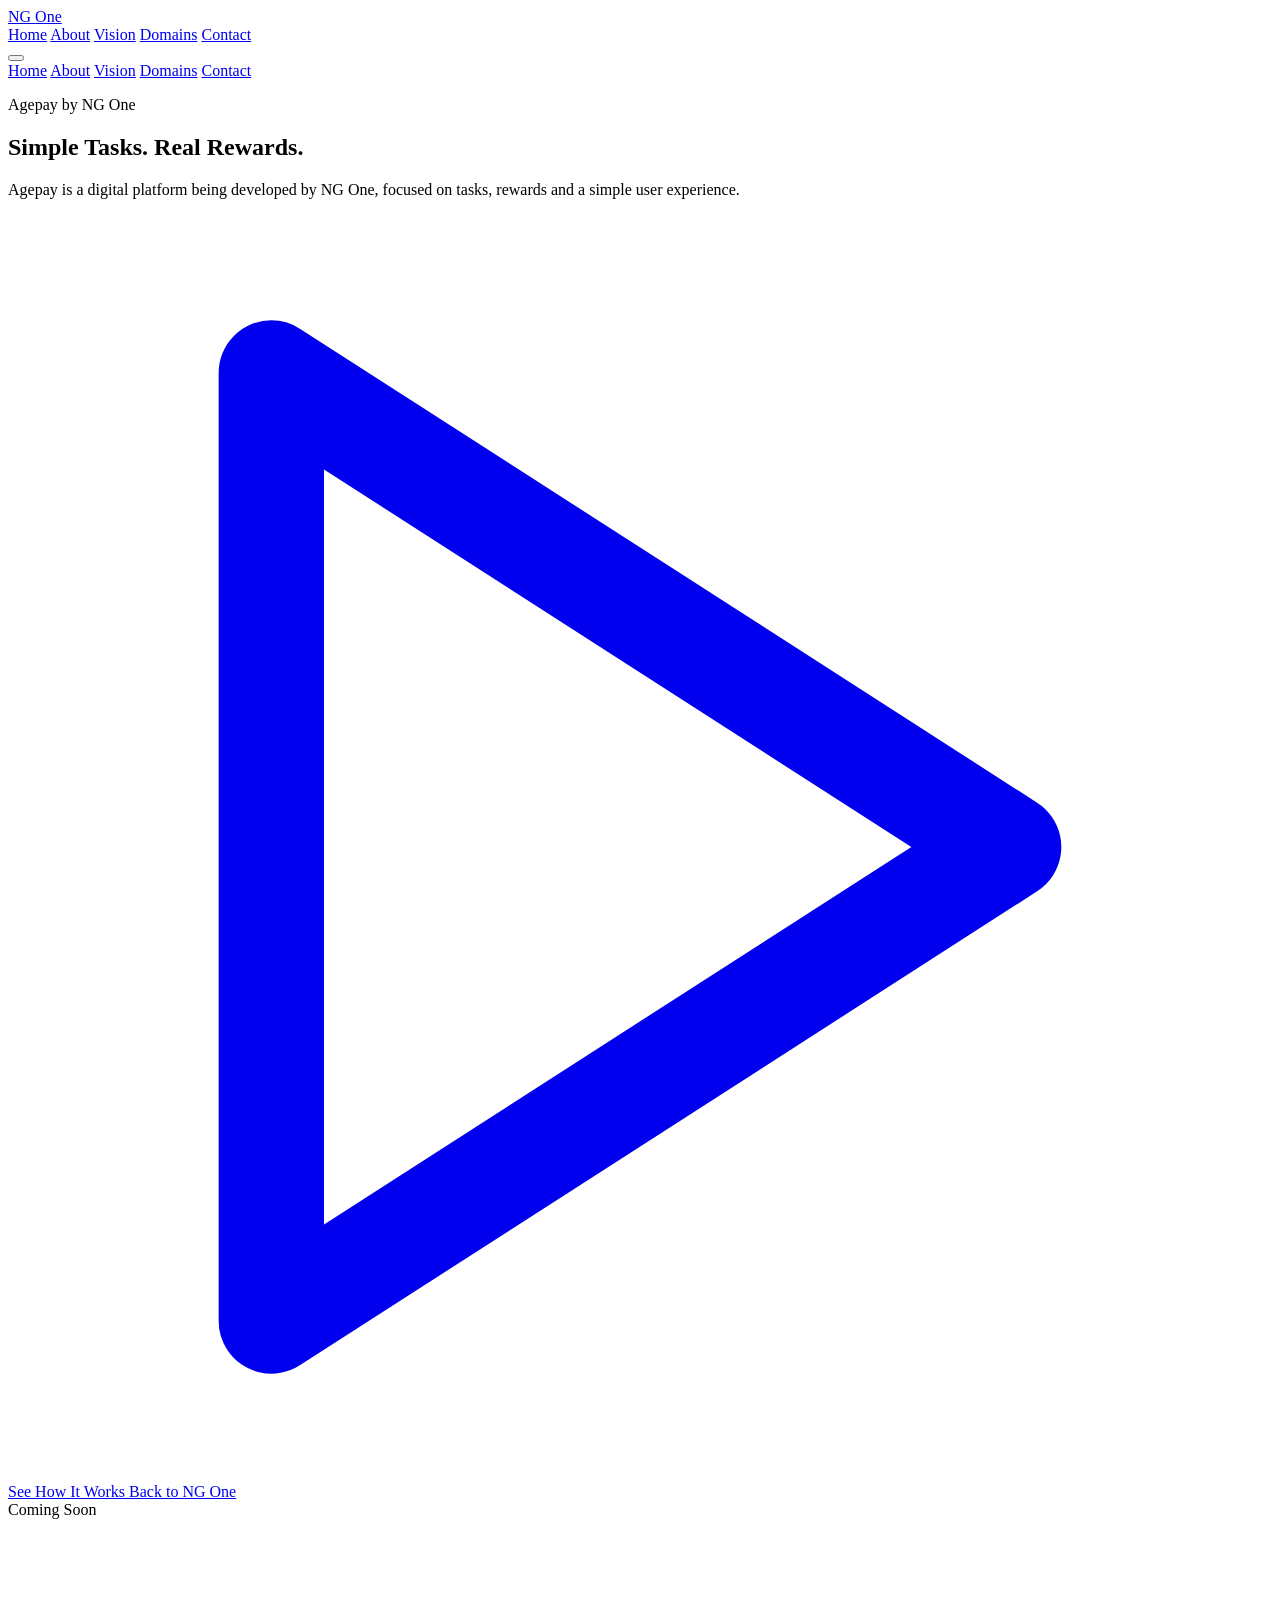
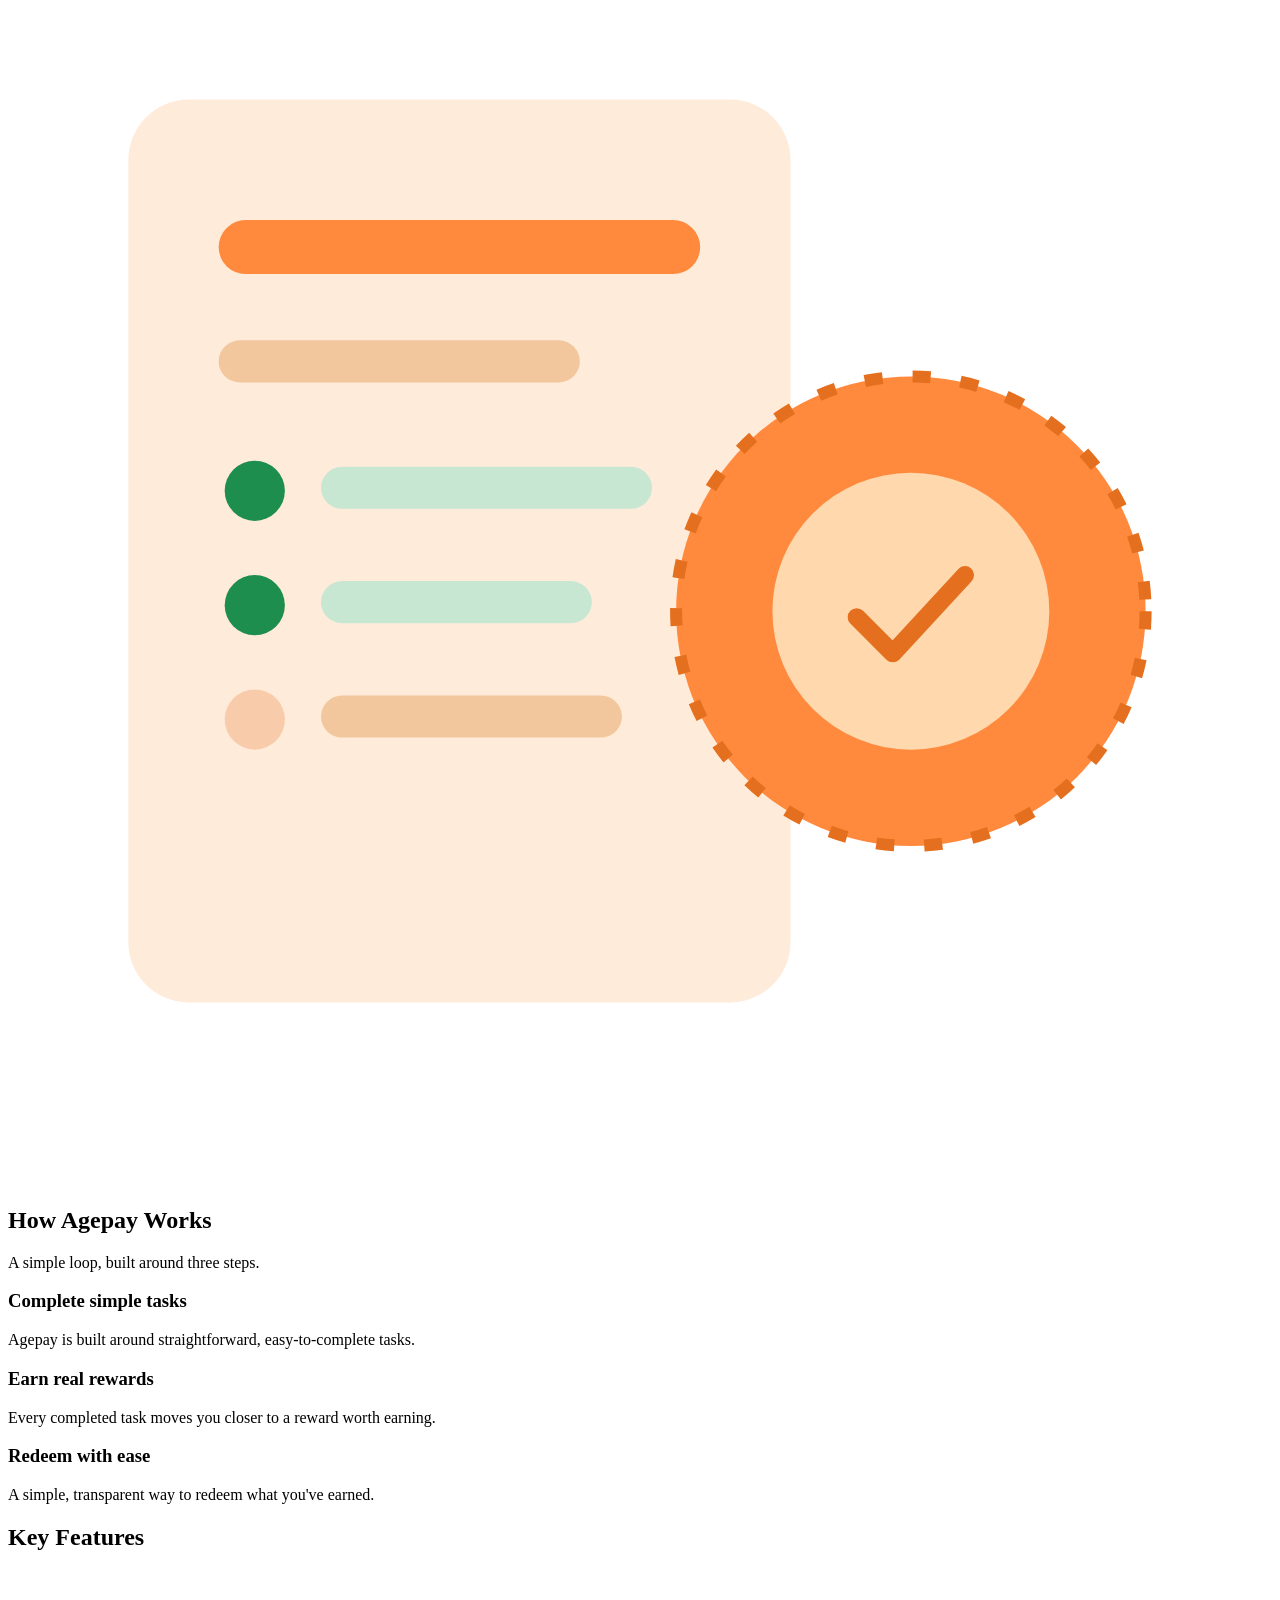
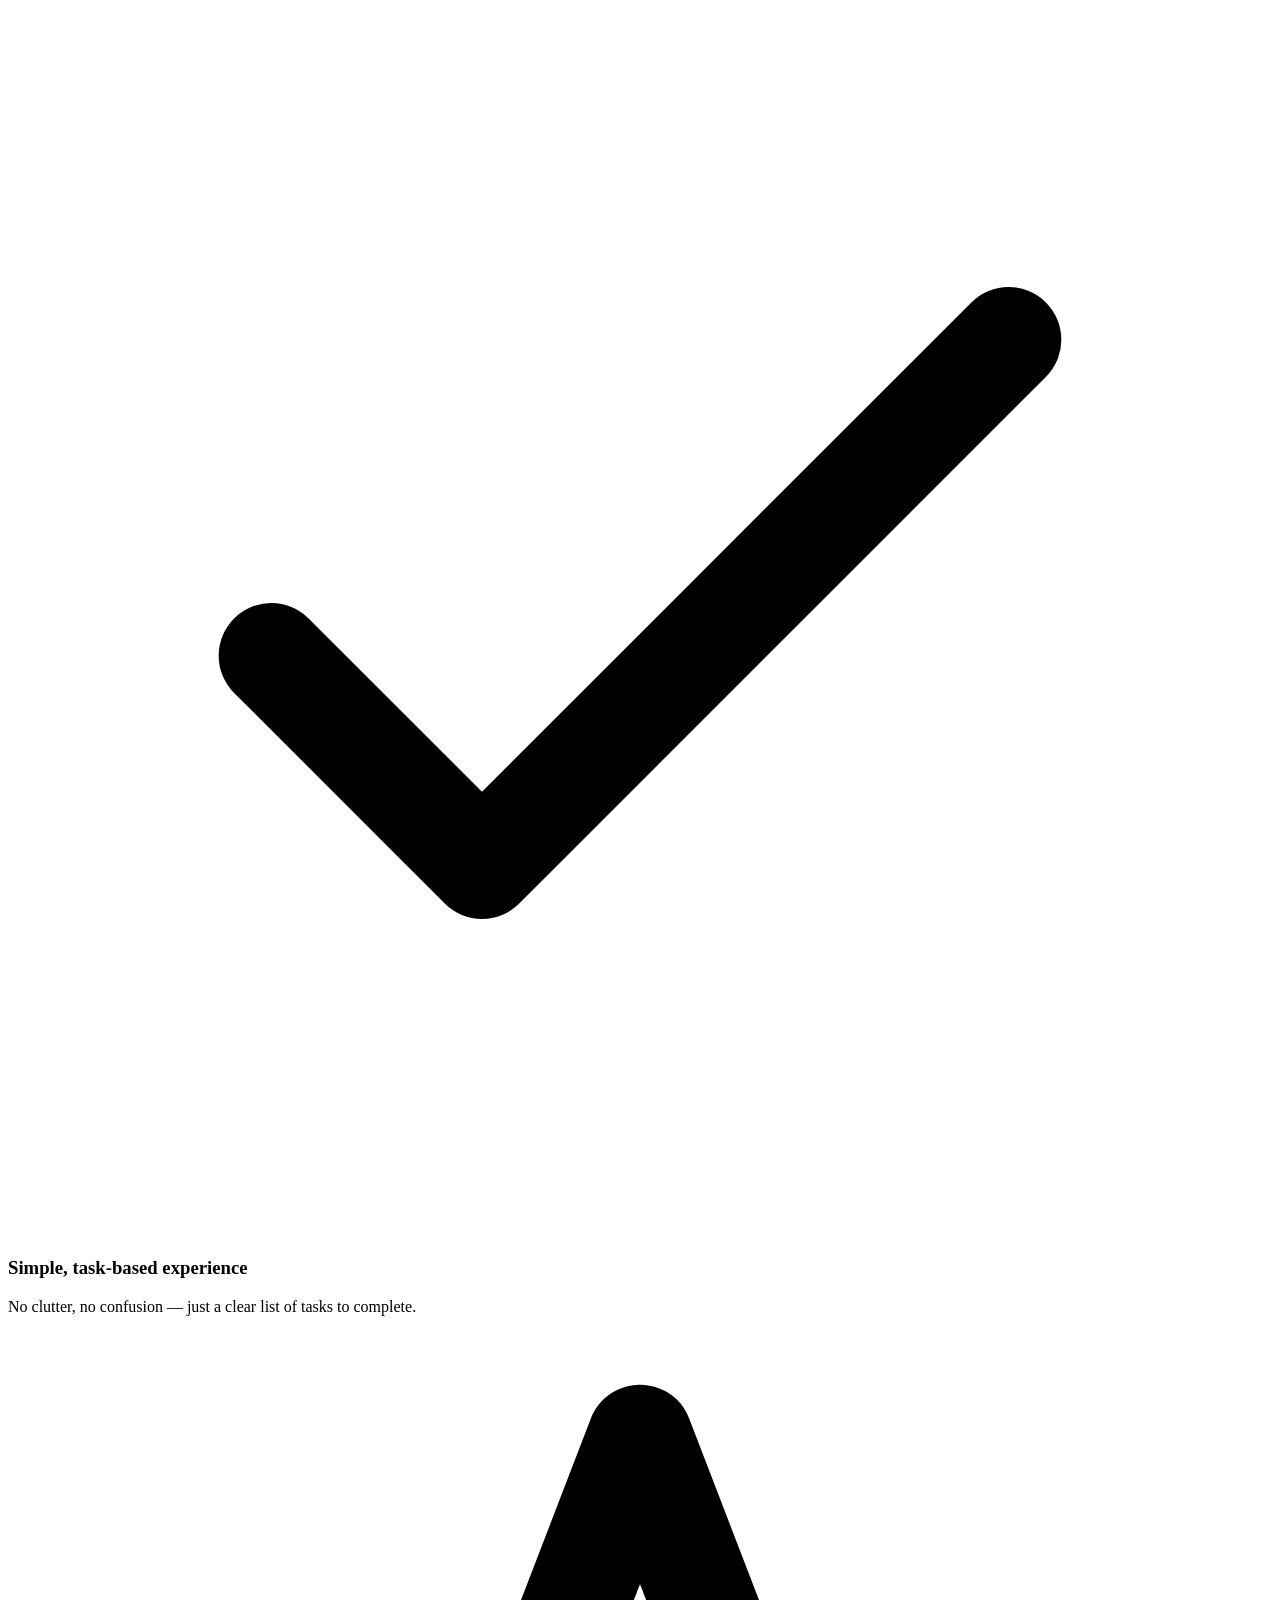
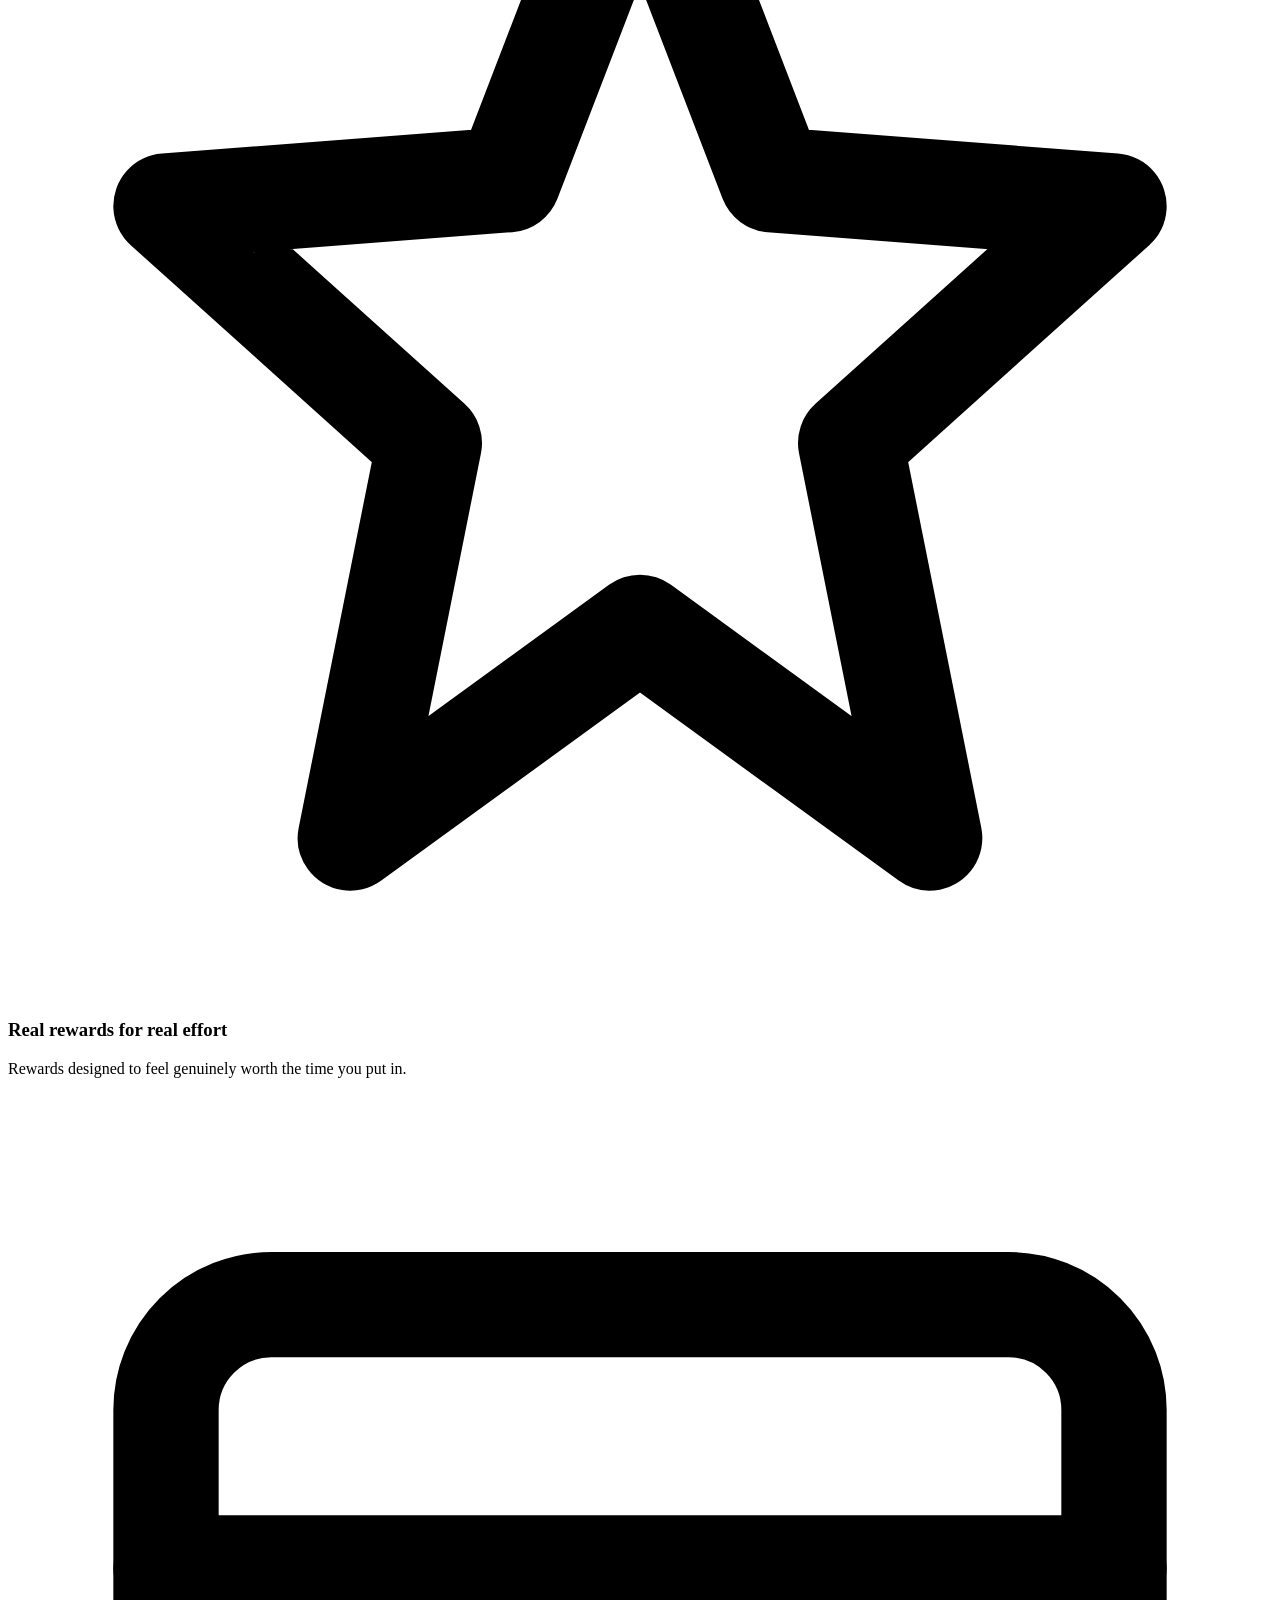
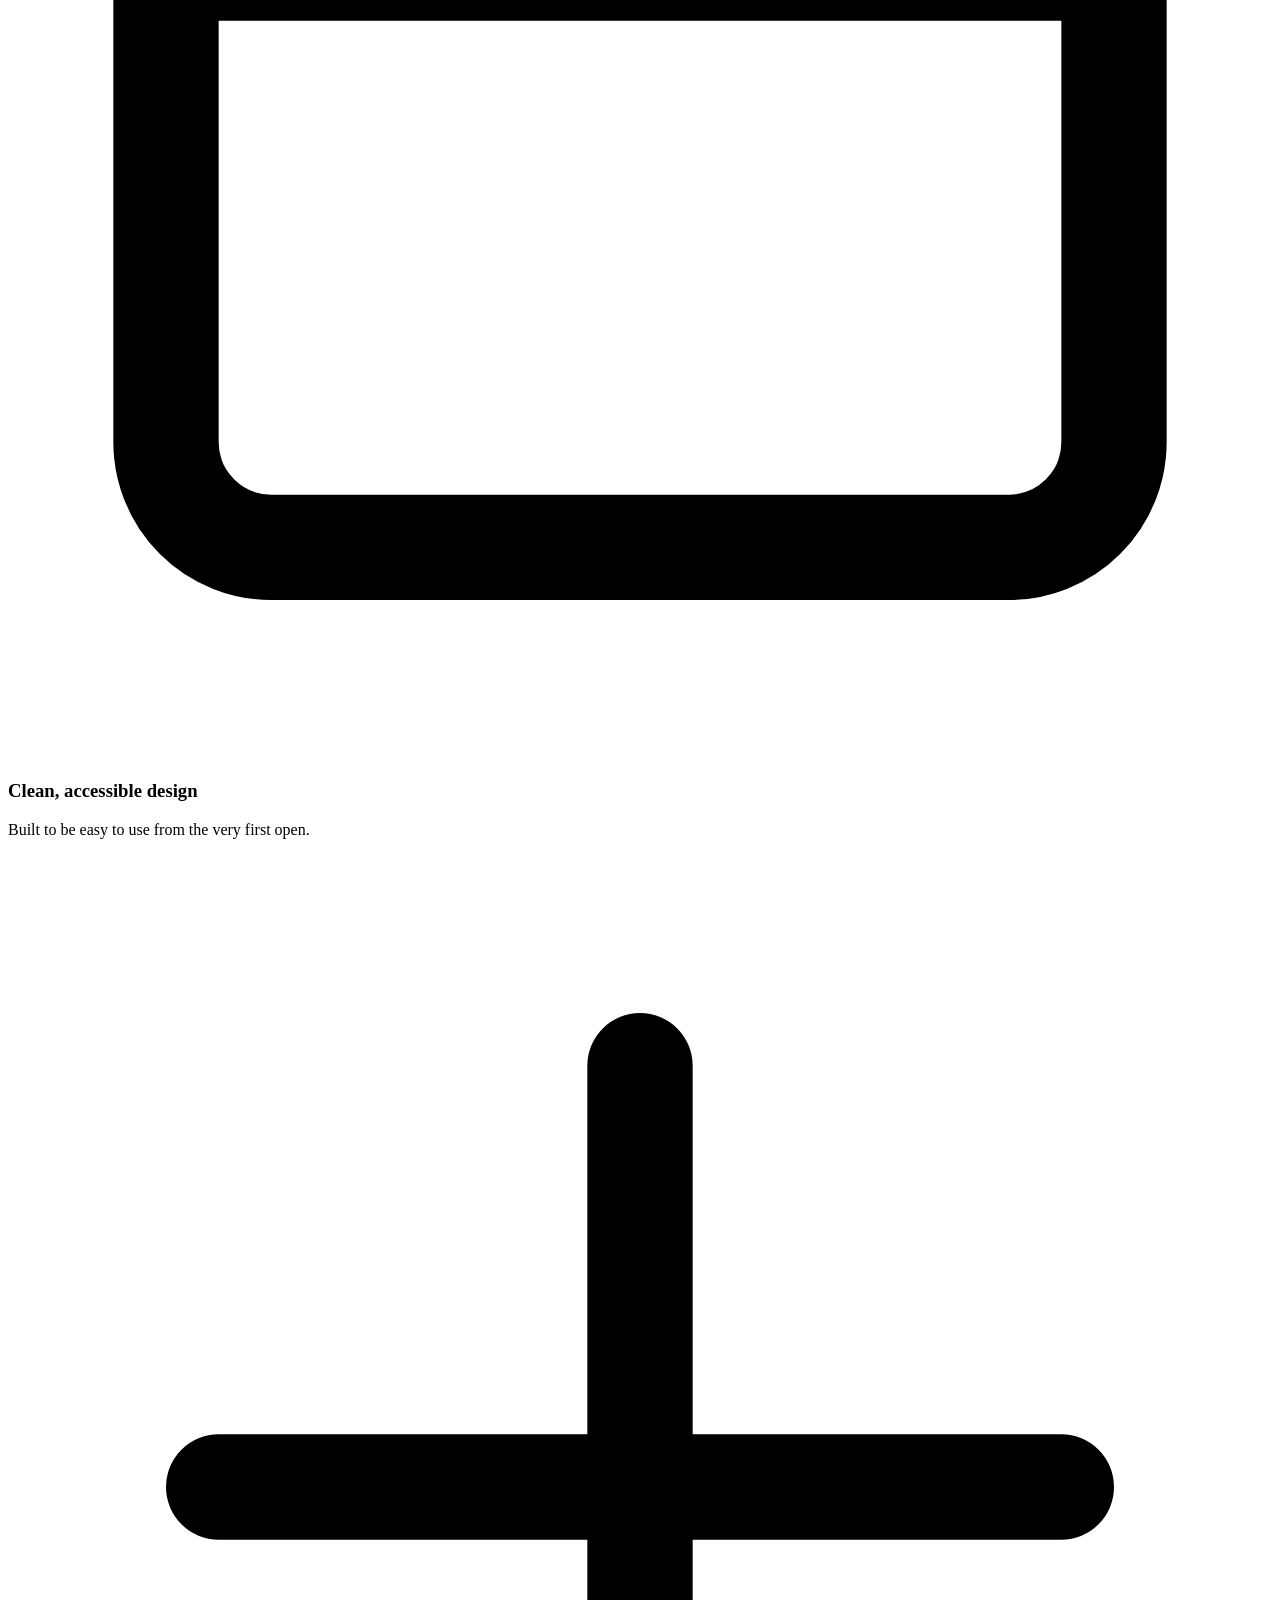
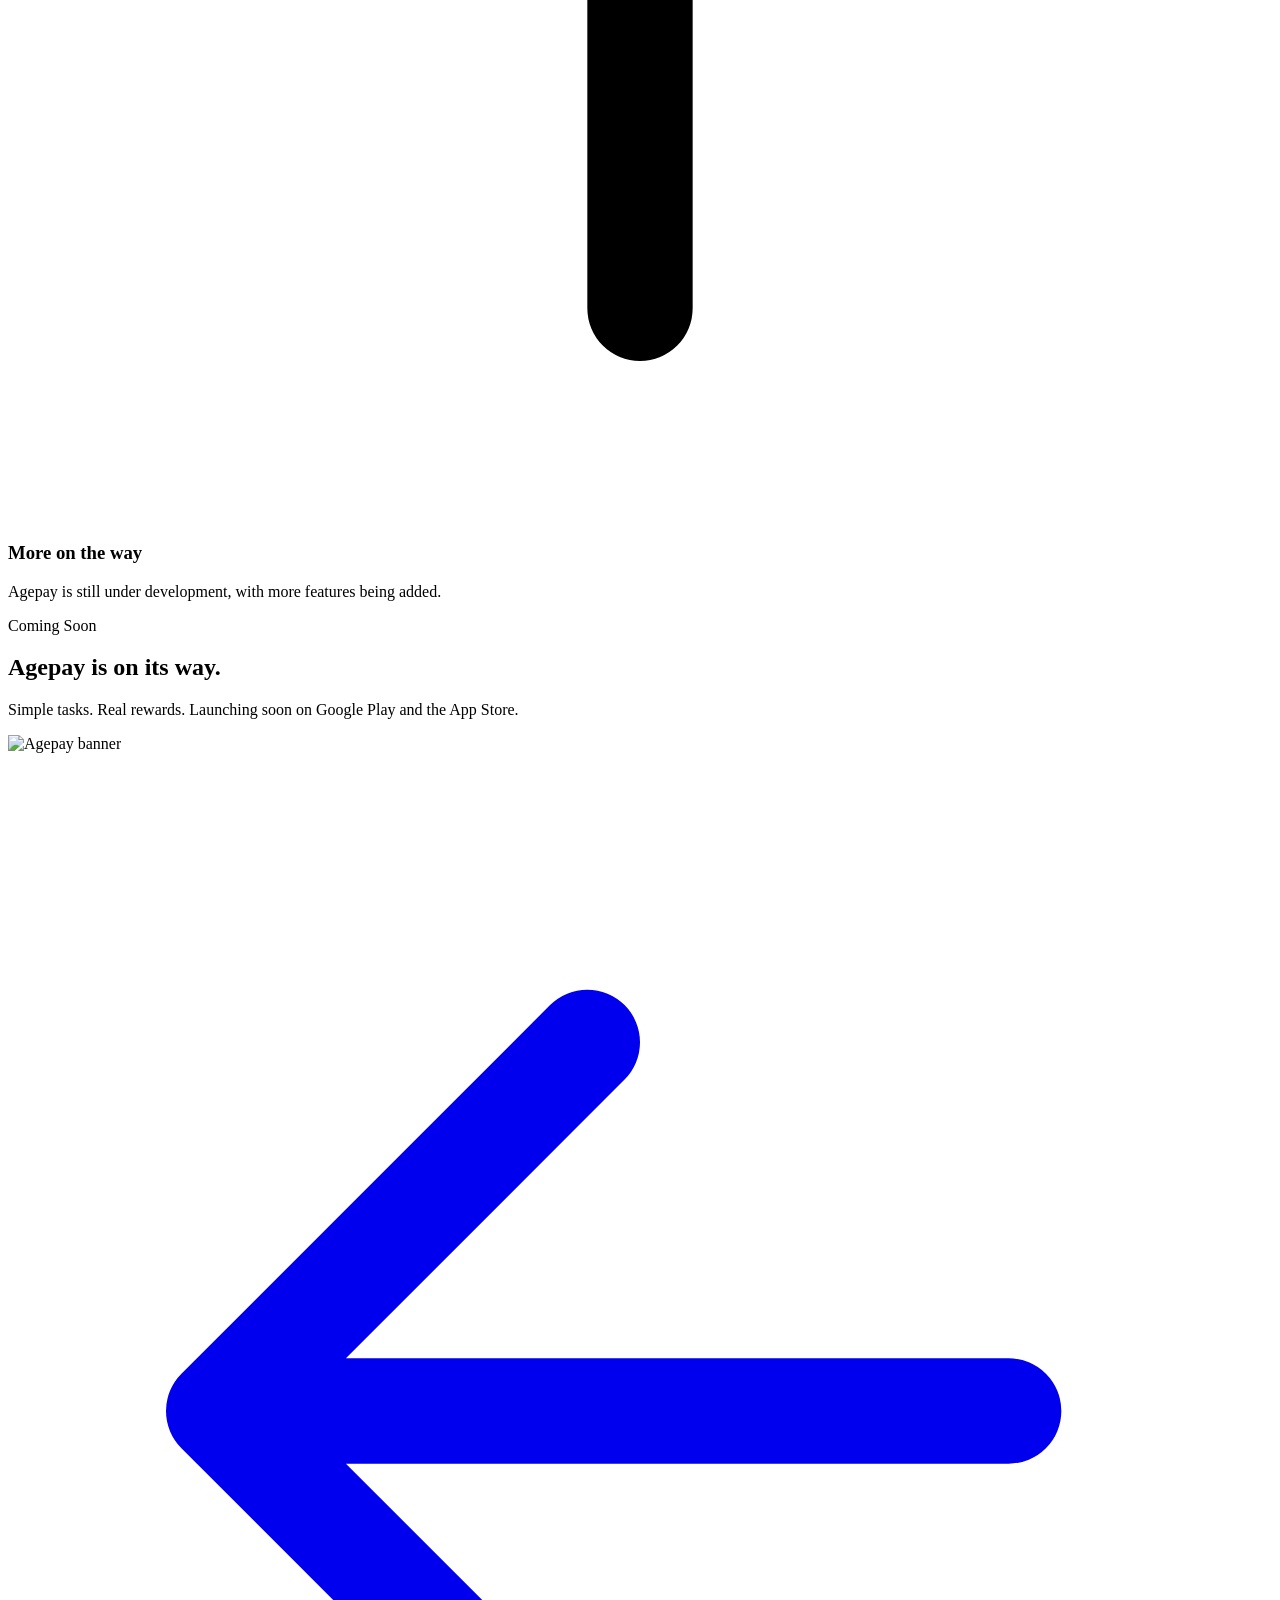
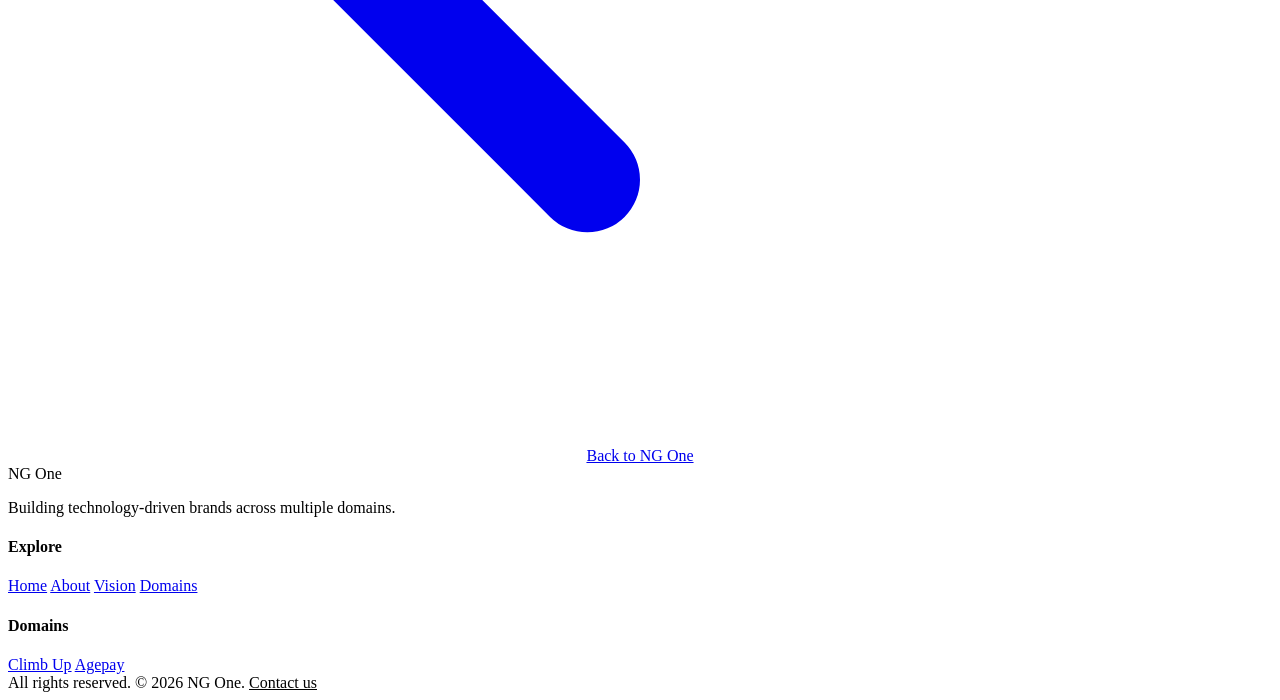
==== agepay.html @ 52c30797 "Add files via upload" ====
<!DOCTYPE html>
<html lang="en">
<head>
<meta charset="UTF-8" />
<meta name="viewport" content="width=device-width, initial-scale=1" />
<title>Agepay by NG One — Simple Tasks. Real Rewards.</title>
<meta name="description" content="Agepay is a digital platform being developed by NG One, focused on tasks, rewards and a simple user experience. Coming soon." />
<link rel="preconnect" href="https://fonts.googleapis.com">
<link rel="preconnect" href="https://fonts.gstatic.com" crossorigin>
<link href="https://fonts.googleapis.com/css2?family=Sora:wght@400;500;600;700;800&family=Inter:wght@400;500;600&display=swap" rel="stylesheet">
<link rel="stylesheet" href="css/style.css">
</head>
<body>

<header>
  <div class="container nav-row">
    <a href="index.html" class="logo">
      <span class="logo-text"><span class="ng">NG</span> <span class="one">One</span></span>
    </a>
    <nav class="links">
      <a href="index.html#home">Home</a>
      <a href="index.html#about">About</a>
      <a href="index.html#vision">Vision</a>
      <a href="index.html#domains">Domains</a>
      <a href="index.html#contact" class="nav-cta">Contact</a>
    </nav>
    <button class="hamburger" id="hamburgerBtn" aria-label="Open menu" aria-expanded="false">
      <span></span><span></span><span></span>
    </button>
  </div>
  <div class="mobile-panel" id="mobilePanel">
    <a href="index.html#home">Home</a>
    <a href="index.html#about">About</a>
    <a href="index.html#vision">Vision</a>
    <a href="index.html#domains">Domains</a>
    <a href="index.html#contact">Contact</a>
  </div>
</header>

<main>

  <section class="hero" id="agepay-home">
    <div class="container">
      <div class="hero-copy">
        <div class="eyebrow-line">
          <div class="tri-rule compact"><span class="o"></span><span class="w"></span><span class="g"></span></div>
        </div>
        <p class="agepay-eyebrow">Agepay by NG One</p>
        <h1>Simple Tasks. Real Rewards.</h1>
        <p class="lede">Agepay is a digital platform being developed by NG One, focused on tasks, rewards and a simple user experience.</p>
        <div class="cta-row">
          <a href="#how-it-works" class="btn btn-primary">
            <svg viewBox="0 0 24 24" fill="none" stroke="currentColor" stroke-width="2"><path stroke-linecap="round" stroke-linejoin="round" d="M5 3l14 9-14 9V3z"/></svg>
            See How It Works
          </a>
          <a href="index.html" class="btn btn-ghost">Back to NG One</a>
        </div>
        <div class="hero-badge">
          <span class="dot"></span>
          Coming Soon
        </div>
      </div>

      <div class="hero-art">
        <svg viewBox="0 0 420 420" xmlns="http://www.w3.org/2000/svg" role="img" aria-label="Tasks and rewards illustration">
          <rect x="40" y="60" width="220" height="300" rx="20" fill="#FFEBDA"/>
          <rect x="70" y="100" width="160" height="18" rx="9" fill="#FF8A3D"/>
          <rect x="70" y="140" width="120" height="14" rx="7" fill="#F3C79E"/>
          <circle cx="82" cy="190" r="10" fill="#1E8E4F"/>
          <rect x="104" y="182" width="110" height="14" rx="7" fill="#C7E7D3"/>
          <circle cx="82" cy="228" r="10" fill="#1E8E4F"/>
          <rect x="104" y="220" width="90" height="14" rx="7" fill="#C7E7D3"/>
          <circle cx="82" cy="266" r="10" fill="#E4701F" fill-opacity="0.25"/>
          <rect x="104" y="258" width="100" height="14" rx="7" fill="#F3C79E"/>
          <circle cx="300" cy="230" r="78" fill="#FF8A3D"/>
          <circle cx="300" cy="230" r="78" fill="none" stroke="#E4701F" stroke-width="4" stroke-dasharray="6 10"/>
          <circle cx="300" cy="230" r="46" fill="#FFD8AE"/>
          <path d="M282 232l12 12 24-26" stroke="#E4701F" stroke-width="6" stroke-linecap="round" stroke-linejoin="round" fill="none"/>
        </svg>
      </div>
    </div>
  </section>
  <section id="how-it-works">
    <div class="container">
      <div class="section-head">
        <div class="tri-rule compact"><span class="o"></span><span class="w"></span><span class="g"></span></div>
        <h2>How Agepay Works</h2>
        <p>A simple loop, built around three steps.</p>
      </div>

      <div class="pillar-list">
        <div class="pillar">
          <div class="rule"></div>
          <div>
            <h3>Complete simple tasks</h3>
            <p>Agepay is built around straightforward, easy-to-complete tasks.</p>
          </div>
        </div>
        <div class="pillar">
          <div class="rule"></div>
          <div>
            <h3>Earn real rewards</h3>
            <p>Every completed task moves you closer to a reward worth earning.</p>
          </div>
        </div>
        <div class="pillar">
          <div class="rule"></div>
          <div>
            <h3>Redeem with ease</h3>
            <p>A simple, transparent way to redeem what you've earned.</p>
          </div>
        </div>
      </div>
    </div>
  </section>

  <section style="background:var(--mist);">
    <div class="container">
      <div class="section-head">
        <div class="tri-rule compact"><span class="o"></span><span class="w"></span><span class="g"></span></div>
        <h2>Key Features</h2>
      </div>

      <div class="feature-grid">
        <div class="feature-card">
          <div class="icon-dot">
            <svg viewBox="0 0 24 24" fill="none" stroke="currentColor" stroke-width="2"><path stroke-linecap="round" stroke-linejoin="round" d="M5 13l4 4L19 7"/></svg>
          </div>
          <h3>Simple, task-based experience</h3>
          <p>No clutter, no confusion — just a clear list of tasks to complete.</p>
        </div>
        <div class="feature-card">
          <div class="icon-dot">
            <svg viewBox="0 0 24 24" fill="none" stroke="currentColor" stroke-width="2"><path stroke-linecap="round" stroke-linejoin="round" d="M12 2l2.5 6.5L21 9l-5 4.5L17.5 21 12 17l-5.5 4L8 13.5 3 9l6.5-.5z"/></svg>
          </div>
          <h3>Real rewards for real effort</h3>
          <p>Rewards designed to feel genuinely worth the time you put in.</p>
        </div>
        <div class="feature-card">
          <div class="icon-dot">
            <svg viewBox="0 0 24 24" fill="none" stroke="currentColor" stroke-width="2"><rect x="3" y="4" width="18" height="16" rx="2"/><path stroke-linecap="round" d="M3 9h18"/></svg>
          </div>
          <h3>Clean, accessible design</h3>
          <p>Built to be easy to use from the very first open.</p>
        </div>
        <div class="feature-card">
          <div class="icon-dot">
            <svg viewBox="0 0 24 24" fill="none" stroke="currentColor" stroke-width="2"><path stroke-linecap="round" stroke-linejoin="round" d="M12 4v16m8-8H4"/></svg>
          </div>
          <h3>More on the way</h3>
          <p>Agepay is still under development, with more features being added.</p>
        </div>
      </div>
    </div>
  </section>

  <section>
    <div class="container">
      <div class="coming-soon-section">
        <span class="coming-soon-tag">Coming Soon</span>
        <h2>Agepay is on its way.</h2>
        <p class="support">Simple tasks. Real rewards. Launching soon on Google Play and the App Store.</p>
        <img src="agepay_banner.png" alt="Agepay banner" class="agepay-final-banner" />
      </div>

      <div style="text-align:center; margin-top:1.6rem;">
        <a href="index.html" class="back-link">
          <svg viewBox="0 0 24 24" fill="none" stroke="currentColor" stroke-width="2"><path stroke-linecap="round" stroke-linejoin="round" d="M19 12H5m6-7l-7 7 7 7"/></svg>
          Back to NG One
        </a>
      </div>
    </div>
  </section>

</main>

<footer>
  <div class="container">
    <div class="footer-top">
      <div class="footer-brand">
        <span class="logo-text"><span class="ng">NG</span> <span class="one">One</span></span>
        <p>Building technology-driven brands across multiple domains.</p>
      </div>
      <div class="footer-col">
        <h4>Explore</h4>
        <a href="index.html#home">Home</a>
        <a href="index.html#about">About</a>
        <a href="index.html#vision">Vision</a>
        <a href="index.html#domains">Domains</a>
      </div>
      <div class="footer-col">
        <h4>Domains</h4>
        <a href="#climbup">Climb Up</a>
        <a href="agepay.html">Agepay</a>
      </div>
    </div>
    <div class="footer-bottom">
      <span>All rights reserved. &copy; 2026 NG One.</span>
      <span><a href="index.html#contact" style="color:inherit;">Contact us</a></span>
    </div>
  </div>
</footer>

<script src="js/script.js"></script>
</body>
</html>
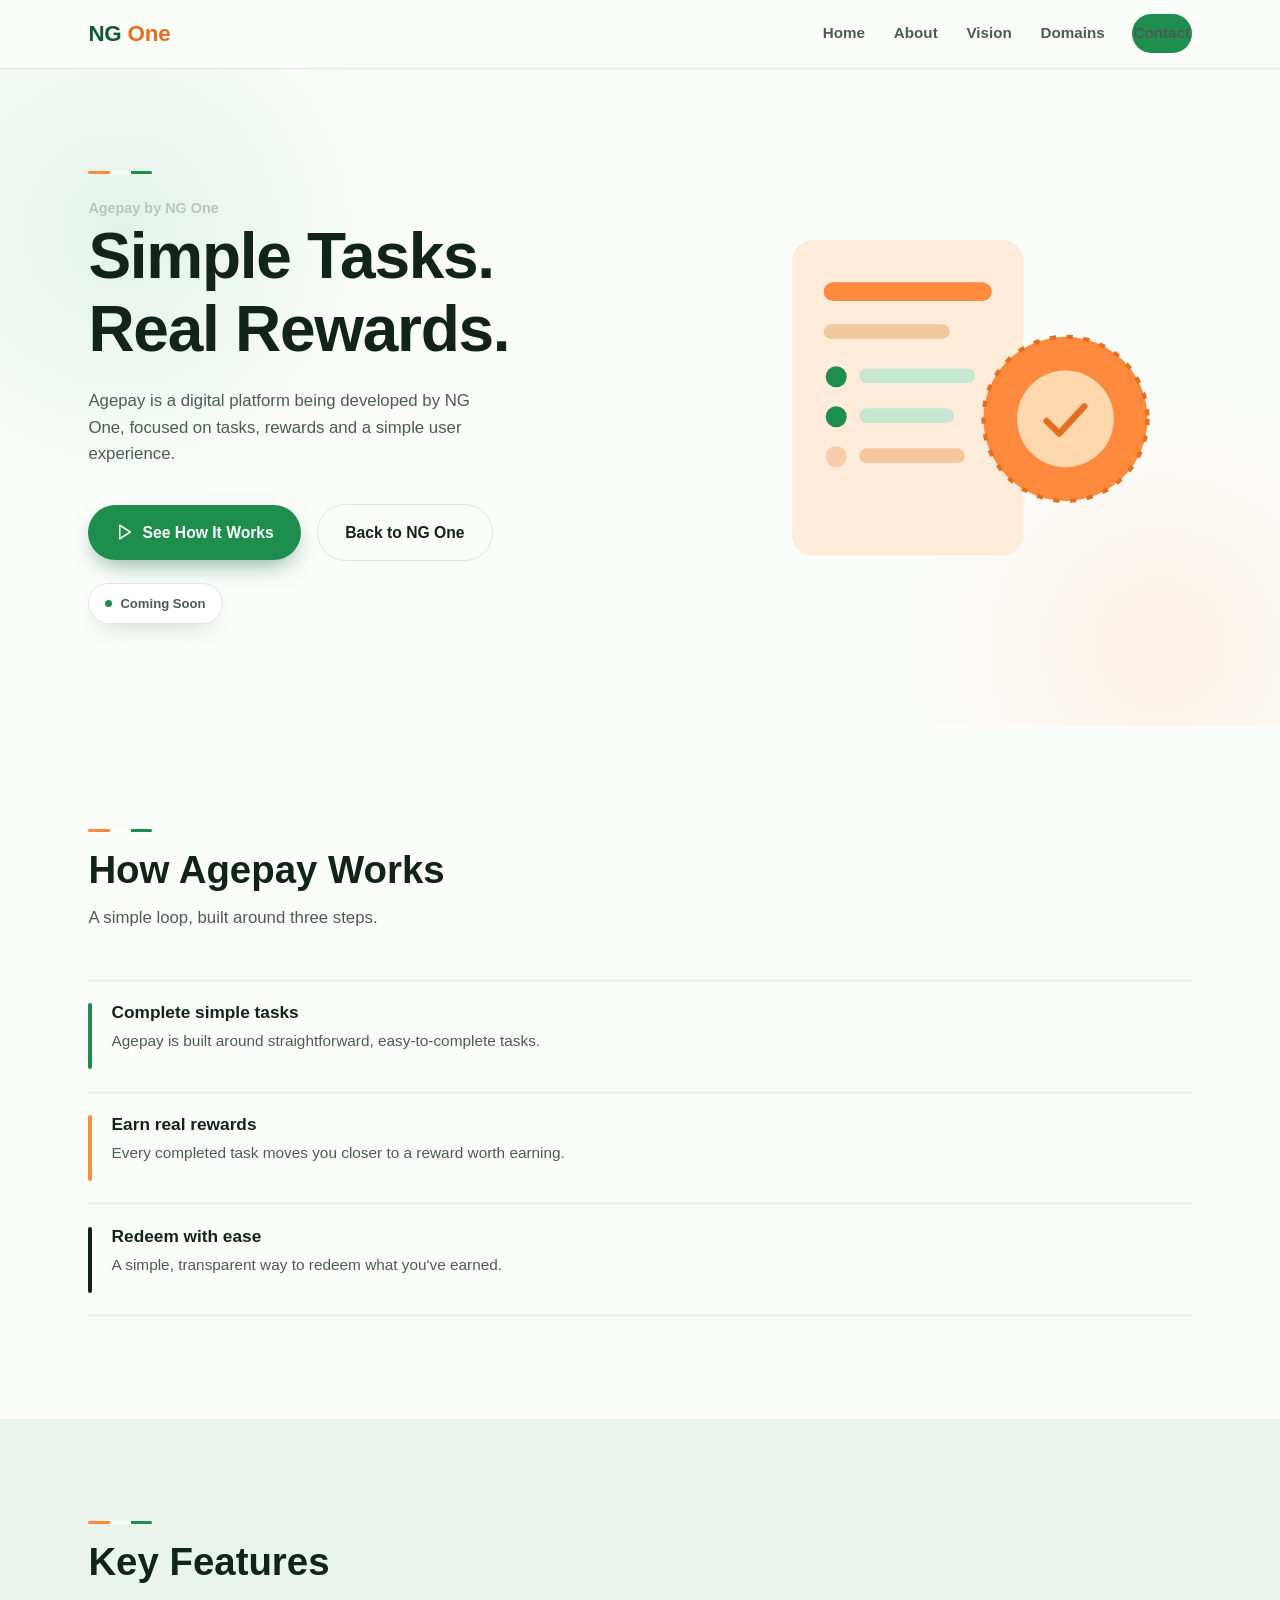
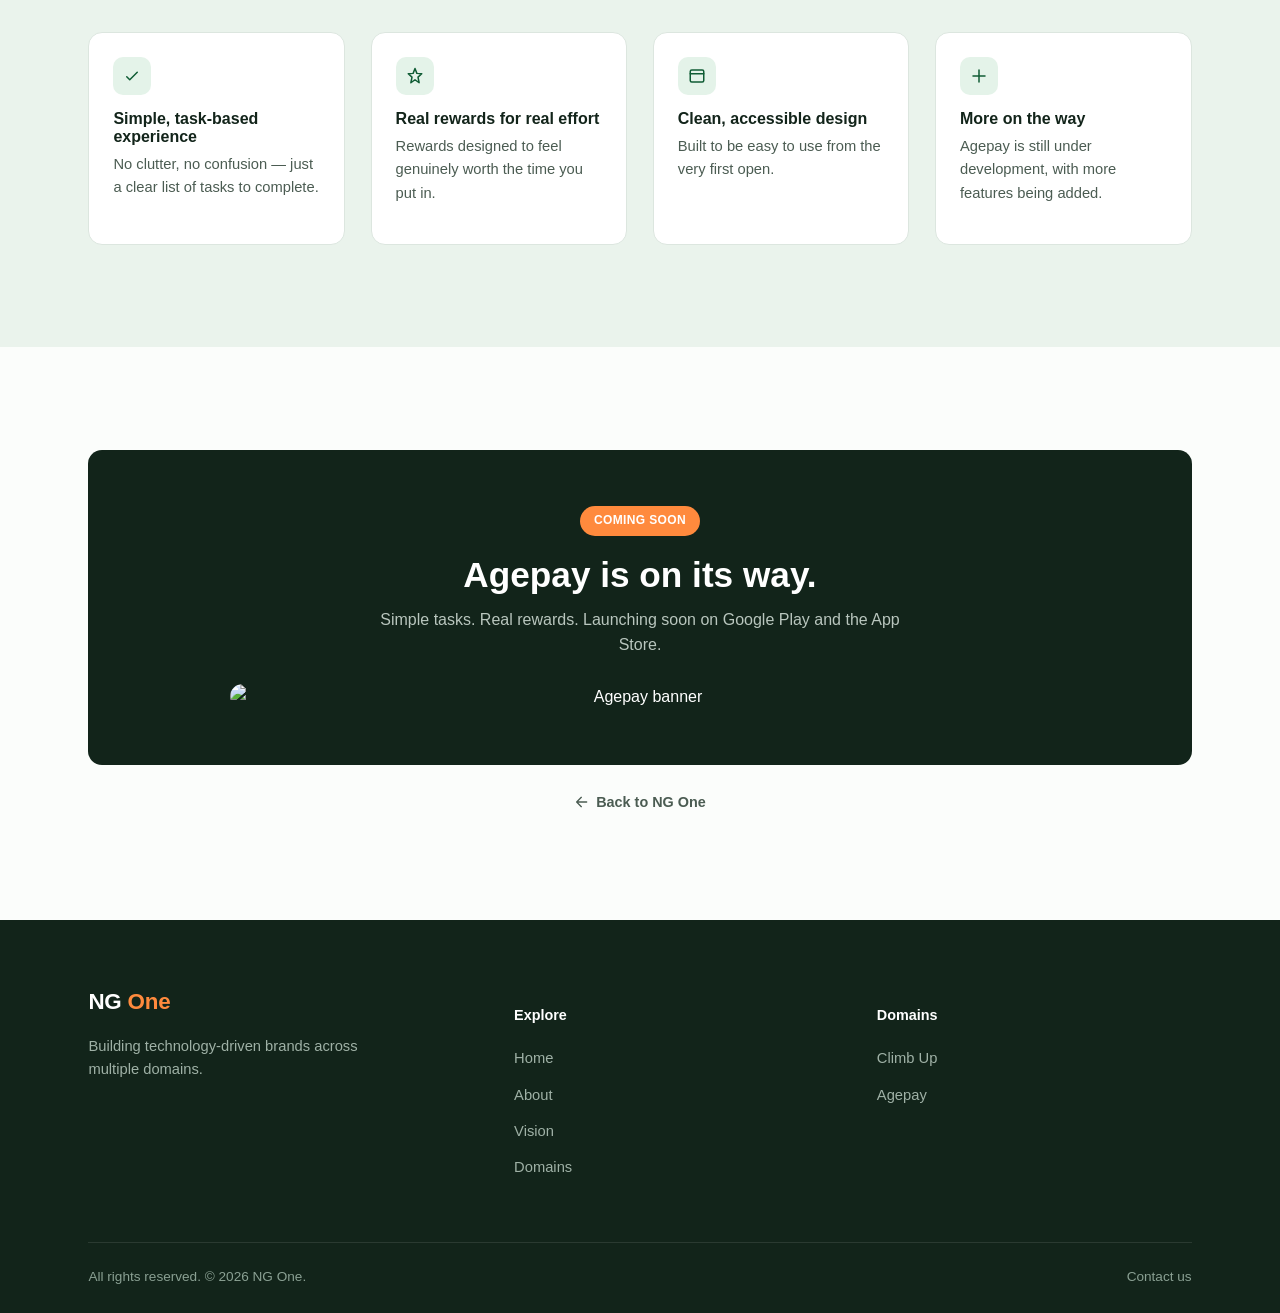
==== commit 97f480f6: "Fix HTML formatting and update styles" ====
--- a/agepay.html
+++ b/agepay.html
@@ -8,7 +8,7 @@
 <link rel="preconnect" href="https://fonts.googleapis.com">
 <link rel="preconnect" href="https://fonts.gstatic.com" crossorigin>
 <link href="https://fonts.googleapis.com/css2?family=Sora:wght@400;500;600;700;800&family=Inter:wght@400;500;600&display=swap" rel="stylesheet">
-<link rel="stylesheet" href="css/style.css">
+<link rel="stylesheet" href="style.css">
 </head>
 <body>
 
--- a/style.css
+++ b/style.css
@@ -0,0 +1,562 @@
+/* ==========================================================================
+   NG One — Stylesheet
+   Split out from markup on purpose: one file to touch for design changes,
+   markup files stay clean.
+   ========================================================================== */
+
+:root{
+  --ink:#12241A;
+  --ink-soft:#4B5C52;
+  --paper:#FBFDFB;
+  --mist:#EAF3EC;
+  --line:#DCE6DF;
+  --green:#1E8E4F;
+  --green-deep:#0F5C34;
+  --green-tint:#E4F3E9;
+  --orange:#FF8A3D;
+  --orange-deep:#E4701F;
+  --white:#FFFFFF;
+  --max:1180px;
+  --radius:14px;
+  --space-fluid: clamp(1.25rem, 3vw, 3rem);
+}
+
+*{box-sizing:border-box;}
+html{scroll-behavior:smooth;}
+body{
+  margin:0;
+  background:var(--paper);
+  color:var(--ink);
+  font-family:'Inter', -apple-system, Segoe UI, Roboto, sans-serif;
+  font-size:16px;
+  line-height:1.6;
+  -webkit-font-smoothing:antialiased;
+}
+img,svg{max-width:100%;display:block;}
+h1,h2,h3{
+  font-family:'Sora', 'Inter', sans-serif;
+  color:var(--ink);
+  line-height:1.15;
+  margin:0;
+}
+a{color:inherit;text-decoration:none;}
+.container{
+  width:100%;
+  max-width:var(--max);
+  margin-inline:auto;
+  padding-inline:var(--space-fluid);
+}
+section{padding-block: clamp(3rem, 8vw, 6.5rem);}
+
+/* ---------- thin tricolor rule (brand device, reused everywhere) ---------- */
+.tri-rule{
+  display:flex;
+  width:100%;
+  height:4px;
+  border-radius:4px;
+  overflow:hidden;
+}
+.tri-rule span{flex:1;}
+.tri-rule .o{background:var(--orange);}
+.tri-rule .w{background:var(--white);}
+.tri-rule .g{background:var(--green);}
+.tri-rule.compact{width:64px;height:3px;}
+
+/* ---------- NAV ---------- */
+header{
+  position:sticky;
+  top:0;
+  z-index:40;
+  background:rgba(251,253,251,0.92);
+  backdrop-filter:blur(10px);
+  border-bottom:1px solid var(--line);
+}
+.nav-row{
+  display:flex;
+  align-items:center;
+  justify-content:space-between;
+  padding-block:0.9rem;
+}
+.logo{display:flex; flex-direction:column; gap:6px;}
+.logo-text{
+  font-family:'Sora', sans-serif;
+  font-weight:800;
+  font-size:1.4rem;
+  letter-spacing:-0.01em;
+}
+.logo-text .ng{color:var(--green-deep);}
+.logo-text .one{color:var(--orange-deep);}
+
+nav.links{display:flex; align-items:center; gap:clamp(1.1rem, 2vw, 2.2rem);}
+nav.links a{
+  font-size:0.95rem;
+  font-weight:600;
+  color:var(--ink-soft);
+  padding:0.4rem 0.1rem;
+  border-bottom:2px solid transparent;
+  transition:color .15s ease, border-color .15s ease;
+}
+nav.links a:hover{color:var(--green-deep); border-color:var(--orange);}
+
+.nav-cta{
+  padding:0.6rem 1.2rem;
+  background:var(--green);
+  color:#fff;
+  border-radius:999px;
+  font-weight:600;
+  font-size:0.9rem;
+  white-space:nowrap;
+}
+.nav-cta:hover{background:var(--green-deep);}
+
+.hamburger{
+  display:none;
+  flex-direction:column;
+  gap:5px;
+  background:none;
+  border:none;
+  cursor:pointer;
+  padding:8px;
+}
+.hamburger span{width:24px;height:2px;background:var(--ink);border-radius:2px;}
+
+.mobile-panel{
+  display:none;
+  flex-direction:column;
+  gap:0.2rem;
+  padding-block:0.5rem 1.2rem;
+  border-top:1px solid var(--line);
+}
+.mobile-panel a{
+  padding:0.75rem 0.2rem;
+  font-weight:600;
+  color:var(--ink);
+  border-bottom:1px solid var(--line);
+}
+.mobile-panel.open{display:flex;}
+
+/* ---------- HERO (premium pass) ---------- */
+.hero{position:relative; overflow:hidden;}
+
+.hero::before{
+  content:"";
+  position:absolute;
+  top:-120px; left:-160px;
+  width:560px; height:560px;
+  background:radial-gradient(circle, rgba(30,142,79,0.10) 0%, rgba(30,142,79,0) 70%);
+  z-index:0;
+  pointer-events:none;
+}
+.hero::after{
+  content:"";
+  position:absolute;
+  bottom:-180px; right:-140px;
+  width:520px; height:520px;
+  background:radial-gradient(circle, rgba(255,138,61,0.10) 0%, rgba(255,138,61,0) 70%);
+  z-index:0;
+  pointer-events:none;
+}
+
+.hero .container{
+  position:relative;
+  z-index:1;
+  display:grid;
+  grid-template-columns: 1.15fr 0.85fr;
+  gap: clamp(2rem, 5vw, 4rem);
+  align-items:center;
+}
+
+.eyebrow-line{display:flex; align-items:center; gap:10px; margin-bottom:1.4rem;}
+
+.hero-copy{
+  opacity:0;
+  transform:translateY(14px);
+  animation: heroIn .7s ease forwards;
+}
+.hero-art{
+  opacity:0;
+  transform:translateY(14px) scale(0.98);
+  animation: heroIn .8s ease forwards;
+  animation-delay:.12s;
+}
+@keyframes heroIn{ to{ opacity:1; transform:none; } }
+
+.hero h1{
+  font-size:clamp(2.5rem, 5vw, 4rem);
+  font-weight:700;
+  letter-spacing:-0.02em;
+  max-width:15ch;
+}
+.hero p.lede{
+  margin-top:1.3rem;
+  font-size:clamp(1.05rem, 1.3vw, 1.2rem);
+  color:var(--ink-soft);
+  max-width:44ch;
+}
+.cta-row{display:flex; flex-wrap:wrap; align-items:center; gap:1rem; margin-top:2.2rem;}
+.btn{
+  display:inline-flex;
+  align-items:center;
+  gap:9px;
+  padding:0.95rem 1.7rem;
+  border-radius:999px;
+  font-weight:600;
+  font-size:0.98rem;
+  transition:transform .15s ease, box-shadow .15s ease, background .15s ease, border-color .15s ease;
+}
+.btn-primary{
+  background:var(--green);
+  color:#fff;
+  box-shadow:0 10px 24px -8px rgba(15,92,52,0.55);
+}
+.btn-primary:hover{background:var(--green-deep); transform:translateY(-2px); box-shadow:0 14px 28px -8px rgba(15,92,52,0.6);}
+.btn-ghost{border:1.5px solid var(--line); color:var(--ink);}
+.btn-ghost:hover{border-color:var(--orange); color:var(--orange-deep); transform:translateY(-2px);}
+.btn svg{width:18px; height:18px;}
+
+.hero-badge{
+  display:inline-flex;
+  align-items:center;
+  gap:8px;
+  margin-top:1.4rem;
+  padding:0.55rem 1rem;
+  background:#fff;
+  border:1px solid var(--line);
+  border-radius:999px;
+  font-size:0.82rem;
+  font-weight:600;
+  color:var(--ink-soft);
+  box-shadow:0 10px 24px -12px rgba(18,36,26,0.25);
+}
+.hero-badge .dot{width:7px; height:7px; border-radius:50%; background:var(--green);}
+
+.hero-art{width:100%;}
+
+/* ---------- BANNER (now fills with a real image, edge-to-edge) ---------- */
+.banner-wrap{padding-block: clamp(1.5rem, 4vw, 2.5rem) 0;}
+
+/* ---------- AGEPAY COMING SOON BANNER ---------- */
+.agepay-banner{
+  display:block;
+  background:var(--ink);
+  border-radius: var(--radius);
+  overflow:hidden;
+  box-shadow:0 18px 40px -14px rgba(18,36,26,0.35);
+}
+.agepay-banner-art{
+  position:relative;
+  width:100%;
+  min-height:260px;
+  background:linear-gradient(160deg, var(--green-deep), var(--orange-deep));
+}
+.agepay-banner-art img{
+  display:block;
+  width:100%;
+  height:100%;
+  min-height:260px;
+  object-fit:cover;
+  object-position:center;
+}
+.agepay-banner-copy{
+  display:none;
+}
+.coming-soon-tag{
+  display:inline-flex;
+  align-self:flex-start;
+  padding:0.35rem 0.85rem;
+  background:var(--orange);
+  color:#fff;
+  border-radius:999px;
+  font-size:0.75rem;
+  font-weight:700;
+  letter-spacing:0.03em;
+  text-transform:uppercase;
+  margin-bottom:0.4rem;
+}
+.agepay-eyebrow{
+  color:#B9C6BE;
+  font-weight:600;
+  font-size:0.9rem;
+  margin:0;
+}
+.agepay-banner-copy h2{
+  color:#fff;
+  font-size:clamp(1.5rem, 3vw, 2.1rem);
+  font-weight:700;
+}
+.store-badges{display:flex; flex-wrap:wrap; gap:0.8rem; margin-top:0.6rem;}
+.store-badge{
+  display:inline-flex;
+  align-items:center;
+  gap:8px;
+  padding:0.6rem 1.1rem;
+  background:rgba(255,255,255,0.08);
+  border:1px solid rgba(255,255,255,0.18);
+  border-radius:10px;
+  color:#fff;
+  font-size:0.85rem;
+  font-weight:600;
+}
+.store-badge svg{width:18px; height:18px;}
+
+/* ---------- OUR DOMAINS ---------- */
+.domains-grid{
+  display:grid;
+  grid-template-columns: 1fr 1fr;
+  gap:clamp(1.4rem, 3vw, 2rem);
+}
+.domain-card{
+  background:#fff;
+  border:1px solid var(--line);
+  border-radius: var(--radius);
+  padding: clamp(1.6rem, 3vw, 2.2rem);
+  display:flex;
+  flex-direction:column;
+  align-items:flex-start;
+  gap:0.7rem;
+  transition:transform .15s ease, box-shadow .15s ease;
+}
+.domain-card:hover{transform:translateY(-3px); box-shadow:0 16px 32px -18px rgba(18,36,26,0.3);}
+.domain-tag{
+  display:inline-flex;
+  padding:0.3rem 0.75rem;
+  border-radius:999px;
+  font-size:0.75rem;
+  font-weight:700;
+  letter-spacing:0.02em;
+}
+.domain-tag-green{background:var(--green-tint); color:var(--green-deep);}
+.domain-tag-orange{background:#FFEBDA; color:var(--orange-deep);}
+.domain-brand{font-size:1.5rem; font-weight:700;}
+.domain-card > p{color:var(--ink-soft); font-size:0.98rem;}
+.domain-cta{margin-top:0.6rem; padding:0.75rem 1.4rem; font-size:0.92rem;}
+
+/* ---------- VISION POINTS ---------- */
+.vision-points{
+  display:grid;
+  grid-template-columns:repeat(3, 1fr);
+  gap:clamp(1.2rem, 3vw, 2rem);
+  margin-top:clamp(2rem, 4vw, 3rem);
+  max-width:820px;
+  margin-inline:auto;
+}
+.vision-point{
+  background:rgba(255,255,255,0.06);
+  border:1px solid rgba(255,255,255,0.14);
+  border-radius:14px;
+  padding:1.4rem 1.2rem;
+}
+.vision-point h3{color:#fff; font-size:1rem; font-weight:700; letter-spacing:0.03em; text-transform:uppercase;}
+.vision-point p{color:#CFE7D9; font-size:0.92rem; margin-top:0.5rem;}
+
+/* ---------- CONTACT ---------- */
+.contact-box{
+  background:var(--mist);
+  border-radius: var(--radius);
+  padding: clamp(1.8rem, 4vw, 3rem);
+  display:flex;
+  flex-wrap:wrap;
+  align-items:center;
+  justify-content:space-between;
+  gap:1.5rem;
+}
+.contact-box h2{font-size:clamp(1.5rem, 2.6vw, 2rem);}
+.contact-box p{color:var(--ink-soft); margin-top:0.5rem; max-width:44ch;}
+.contact-box .btn{flex-shrink:0;}
+.contact-box .btn svg{width:18px; height:18px;}
+
+/* ---------- AGEPAY PAGE EXTRAS ---------- */
+.store-badge-light{
+  display:inline-flex;
+  align-items:center;
+  gap:8px;
+  padding:0.6rem 1.1rem;
+  background:#fff;
+  border:1px solid var(--line);
+  border-radius:10px;
+  color:var(--ink);
+  font-size:0.85rem;
+  font-weight:600;
+  box-shadow:0 8px 18px -10px rgba(18,36,26,0.2);
+}
+.store-badge-light svg{width:18px; height:18px;}
+
+.feature-grid{
+  display:grid;
+  grid-template-columns:repeat(auto-fit, minmax(220px, 1fr));
+  gap:clamp(1.1rem, 2.4vw, 1.6rem);
+}
+.feature-card{
+  background:#fff;
+  border:1px solid var(--line);
+  border-radius: var(--radius);
+  padding:1.5rem;
+}
+.feature-card .icon-dot{
+  width:38px; height:38px;
+  border-radius:10px;
+  background:var(--green-tint);
+  display:flex; align-items:center; justify-content:center;
+  margin-bottom:0.9rem;
+}
+.feature-card .icon-dot svg{width:18px; height:18px; color:var(--green-deep);}
+.feature-card h3{font-size:1rem; font-weight:700;}
+.feature-card p{color:var(--ink-soft); font-size:0.92rem; margin-top:0.4rem;}
+
+.coming-soon-section{
+  background:var(--ink);
+  color:#fff;
+  text-align:center;
+  border-radius: var(--radius);
+  padding: clamp(2.2rem, 5vw, 3.5rem) clamp(1.4rem, 4vw, 2rem);
+}
+.coming-soon-section .coming-soon-tag{margin-inline:auto; align-self:center;}
+.coming-soon-section h2{color:#fff; font-size:clamp(1.5rem, 3vw, 2.2rem); margin-top:0.8rem;}
+.coming-soon-section p.support{color:#B9C6BE; margin-top:0.7rem; max-width:520px; margin-inline:auto;}
+.agepay-final-banner{
+  display:block;
+  width:100%;
+  max-width:820px;
+  margin:1.6rem auto 0;
+  border-radius:18px;
+  object-fit:cover;
+  box-shadow:0 18px 40px -18px rgba(18,36,26,0.45);
+}
+
+.back-link{
+  display:inline-flex;
+  align-items:center;
+  gap:6px;
+  font-size:0.9rem;
+  font-weight:600;
+  color:var(--ink-soft);
+}
+.back-link:hover{color:var(--green-deep);}
+.back-link svg{width:16px; height:16px;}
+
+/* ---------- SECTION HEADS ---------- */
+.section-head{max-width:640px; margin-bottom: clamp(2rem, 4vw, 3rem);}
+.section-head h2{font-size:clamp(1.7rem, 3vw, 2.4rem); font-weight:700;}
+.section-head p{margin-top:0.8rem; color:var(--ink-soft); font-size:1.05rem;}
+.section-head .tri-rule.compact{margin-bottom:1rem;}
+
+/* ---------- APP SHOWCASE (screenshots now fill each phone screen) ---------- */
+.showcase{background:var(--mist);}
+.phone-grid{
+  display:grid;
+  grid-template-columns:repeat(auto-fit, minmax(200px, 1fr));
+  gap:clamp(1.2rem, 2.4vw, 2rem);
+}
+.phone-card{display:flex; flex-direction:column; align-items:center; gap:0.9rem;}
+.phone-frame{
+  width:100%;
+  max-width:250px;
+  aspect-ratio: 9 / 19;
+  background:var(--ink);
+  border-radius:34px;
+  padding:10px;
+  box-shadow:0 18px 40px rgba(18,36,26,0.18);
+}
+.phone-screen{
+  width:100%;
+  height:100%;
+  border-radius:24px;
+  background:linear-gradient(165deg, var(--green-tint) 0%, #ffffff 55%, #FFEBDA 100%);
+  position:relative;
+  overflow:hidden;          /* clips the screenshot to the rounded screen */
+  display:flex;
+  align-items:center;
+  justify-content:center;
+  text-align:center;
+  padding:1rem;
+}
+/* NEW: no padding once a real screenshot is loaded, so it fills the whole
+   phone screen instead of sitting small in the middle with gaps. */
+.phone-screen:has(img){padding:0;}
+/* NEW: screenshot fills the entire screen area edge-to-edge, cropped
+   neatly to match the rounded phone corners - this is the actual fix
+   for "chhota area, bada gap". */
+.phone-screen img{
+  width:100%;
+  height:100%;
+  object-fit:cover;
+  object-position:center top;
+  border-radius:inherit;
+  display:block;
+}
+.phone-caption{font-weight:600; font-size:0.92rem; color:var(--ink); text-align:center;}
+.phone-caption span{display:block; font-weight:400; font-size:0.8rem; color:var(--ink-soft); margin-top:2px;}
+
+/* ---------- ABOUT ---------- */
+.about-copy p{color:var(--ink-soft); font-size:1.05rem; max-width:52ch;}
+.about-copy p + p{margin-top:1rem;}
+
+.pillar-list{display:flex; flex-direction:column;}
+.pillar{
+  padding-block:1.4rem;
+  border-top:1px solid var(--line);
+  display:grid;
+  grid-template-columns: 4px 1fr;
+  gap:1.2rem;
+}
+.pillar:last-child{border-bottom:1px solid var(--line);}
+.pillar .rule{border-radius:4px;}
+.pillar:nth-child(1) .rule{background:var(--green);}
+.pillar:nth-child(2) .rule{background:var(--orange);}
+.pillar:nth-child(3) .rule{background:var(--ink);}
+.pillar h3{font-size:1.08rem; font-weight:700;}
+.pillar p{margin-top:0.4rem; color:var(--ink-soft); font-size:0.96rem;}
+
+/* ---------- VISION BAND ---------- */
+.vision{background:var(--green-deep); color:#fff; text-align:center;}
+.vision .tri-rule.compact{margin-inline:auto; margin-bottom:1.4rem;}
+.vision h2{color:#fff; font-size:clamp(1.6rem, 3.4vw, 2.5rem); max-width:820px; margin-inline:auto; font-weight:600; line-height:1.3;}
+.vision p.support{margin-top:1.2rem; color:#CFE7D9; max-width:560px; margin-inline:auto; font-size:1rem;}
+
+/* ---------- FOOTER ---------- */
+footer{background:var(--ink); color:#D9E3DC; padding-block: clamp(3rem, 6vw, 4rem) 1.6rem;}
+.footer-top{display:grid; grid-template-columns: 1.2fr 1fr 1fr; gap:clamp(2rem, 4vw, 3rem);}
+.footer-brand .logo-text .ng{color:#fff;}
+.footer-brand .logo-text .one{color:var(--orange);}
+.footer-brand p{margin-top:0.9rem; color:#9FB1A6; font-size:0.92rem; max-width:34ch;}
+.footer-col h4{font-family:'Sora', sans-serif; font-size:0.9rem; font-weight:700; color:#fff; margin-bottom:0.9rem;}
+.footer-col a{display:block; padding-block:0.4rem; font-size:0.92rem; color:#9FB1A6;}
+.footer-col a:hover{color:var(--orange);}
+.footer-bottom{
+  margin-top:clamp(2.5rem, 5vw, 3.5rem);
+  padding-top:1.4rem;
+  border-top:1px solid rgba(255,255,255,0.1);
+  display:flex;
+  flex-wrap:wrap;
+  align-items:center;
+  justify-content:space-between;
+  gap:1rem;
+  font-size:0.85rem;
+  color:#8AA093;
+}
+
+/* ---------- RESPONSIVE ---------- */
+@media (max-width: 900px){
+  nav.links{display:none;}
+  .hamburger{display:flex;}
+  .hero .container{grid-template-columns:1fr;}
+  .hero-art{max-width:360px; margin-inline:auto;}
+  .footer-top{grid-template-columns:1fr 1fr;}
+  .agepay-banner-art{min-height:220px;}
+  .agepay-banner-art img{min-height:220px;}
+  .domains-grid{grid-template-columns:1fr;}
+  .vision-points{grid-template-columns:1fr;}
+  .contact-box{flex-direction:column; align-items:flex-start; text-align:left;}
+}
+@media (max-width: 600px){
+  .footer-top{grid-template-columns:1fr;}
+  .cta-row{flex-direction:column; align-items:stretch;}
+  .btn{justify-content:center;}
+  .contact-box .btn{width:100%; justify-content:center;}
+}
+
+@media (prefers-reduced-motion: reduce){
+  html{scroll-behavior:auto;}
+  *{transition:none !important;}
+  .hero-copy, .hero-art{opacity:1 !important; transform:none !important; animation:none !important;}
+}
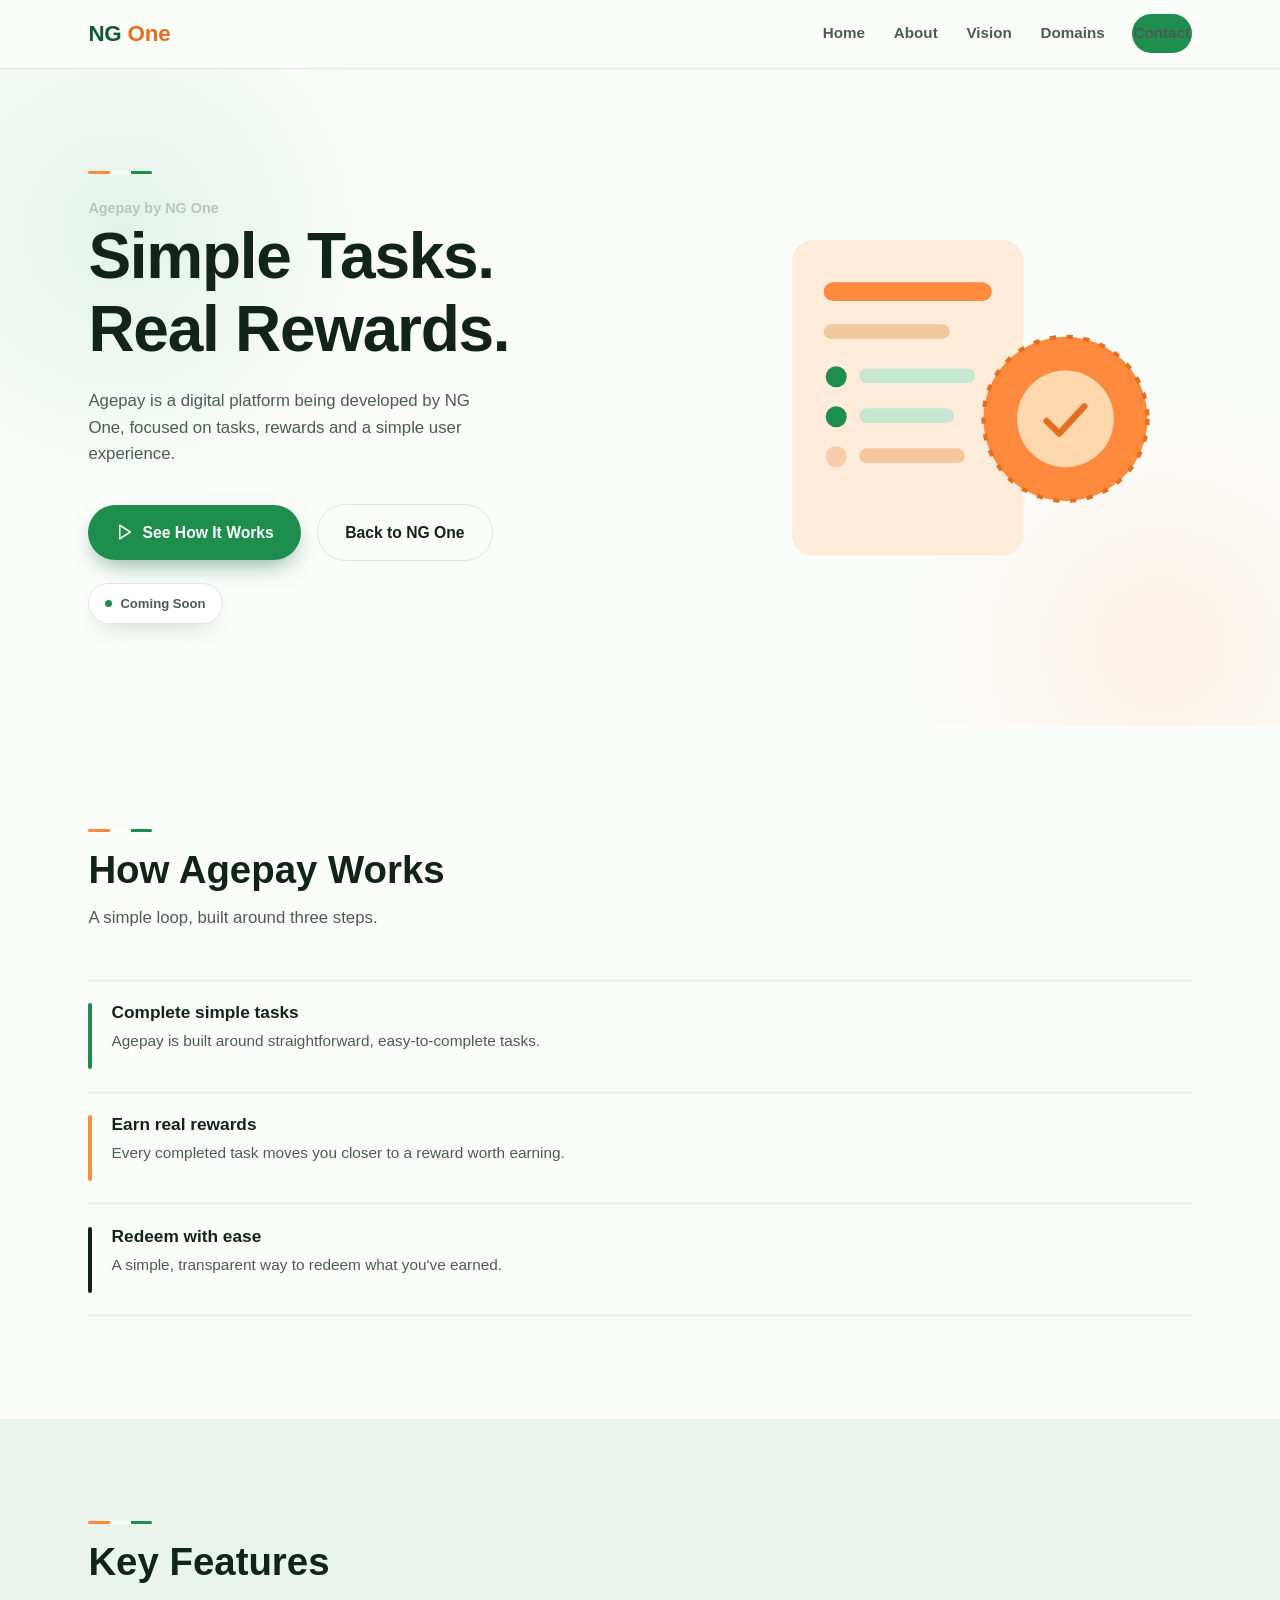
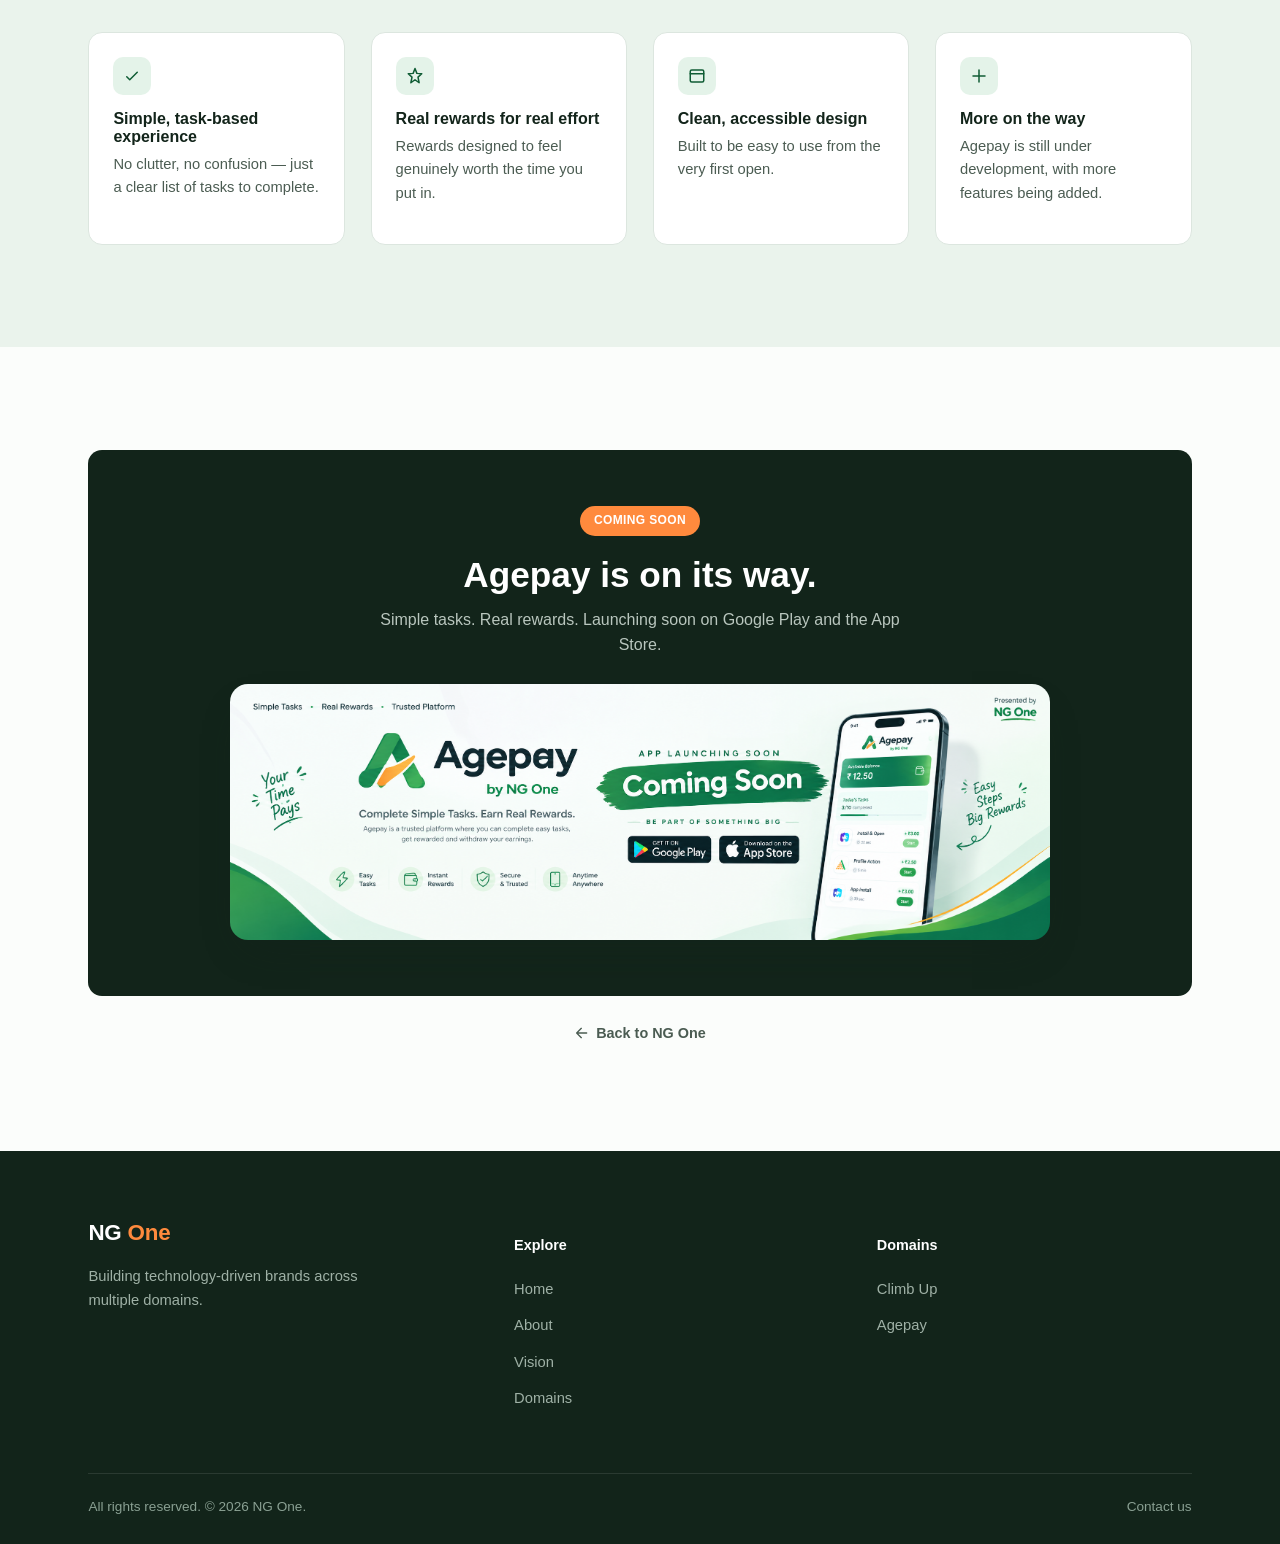
==== commit 6ac1f43d: "Fix HTML encoding issues in agepay.html" ====
--- a/agepay.html
+++ b/agepay.html
@@ -201,6 +201,6 @@
   </div>
 </footer>
 
-<script src="js/script.js"></script>
+<script src="script.js"></script>
 </body>
 </html>
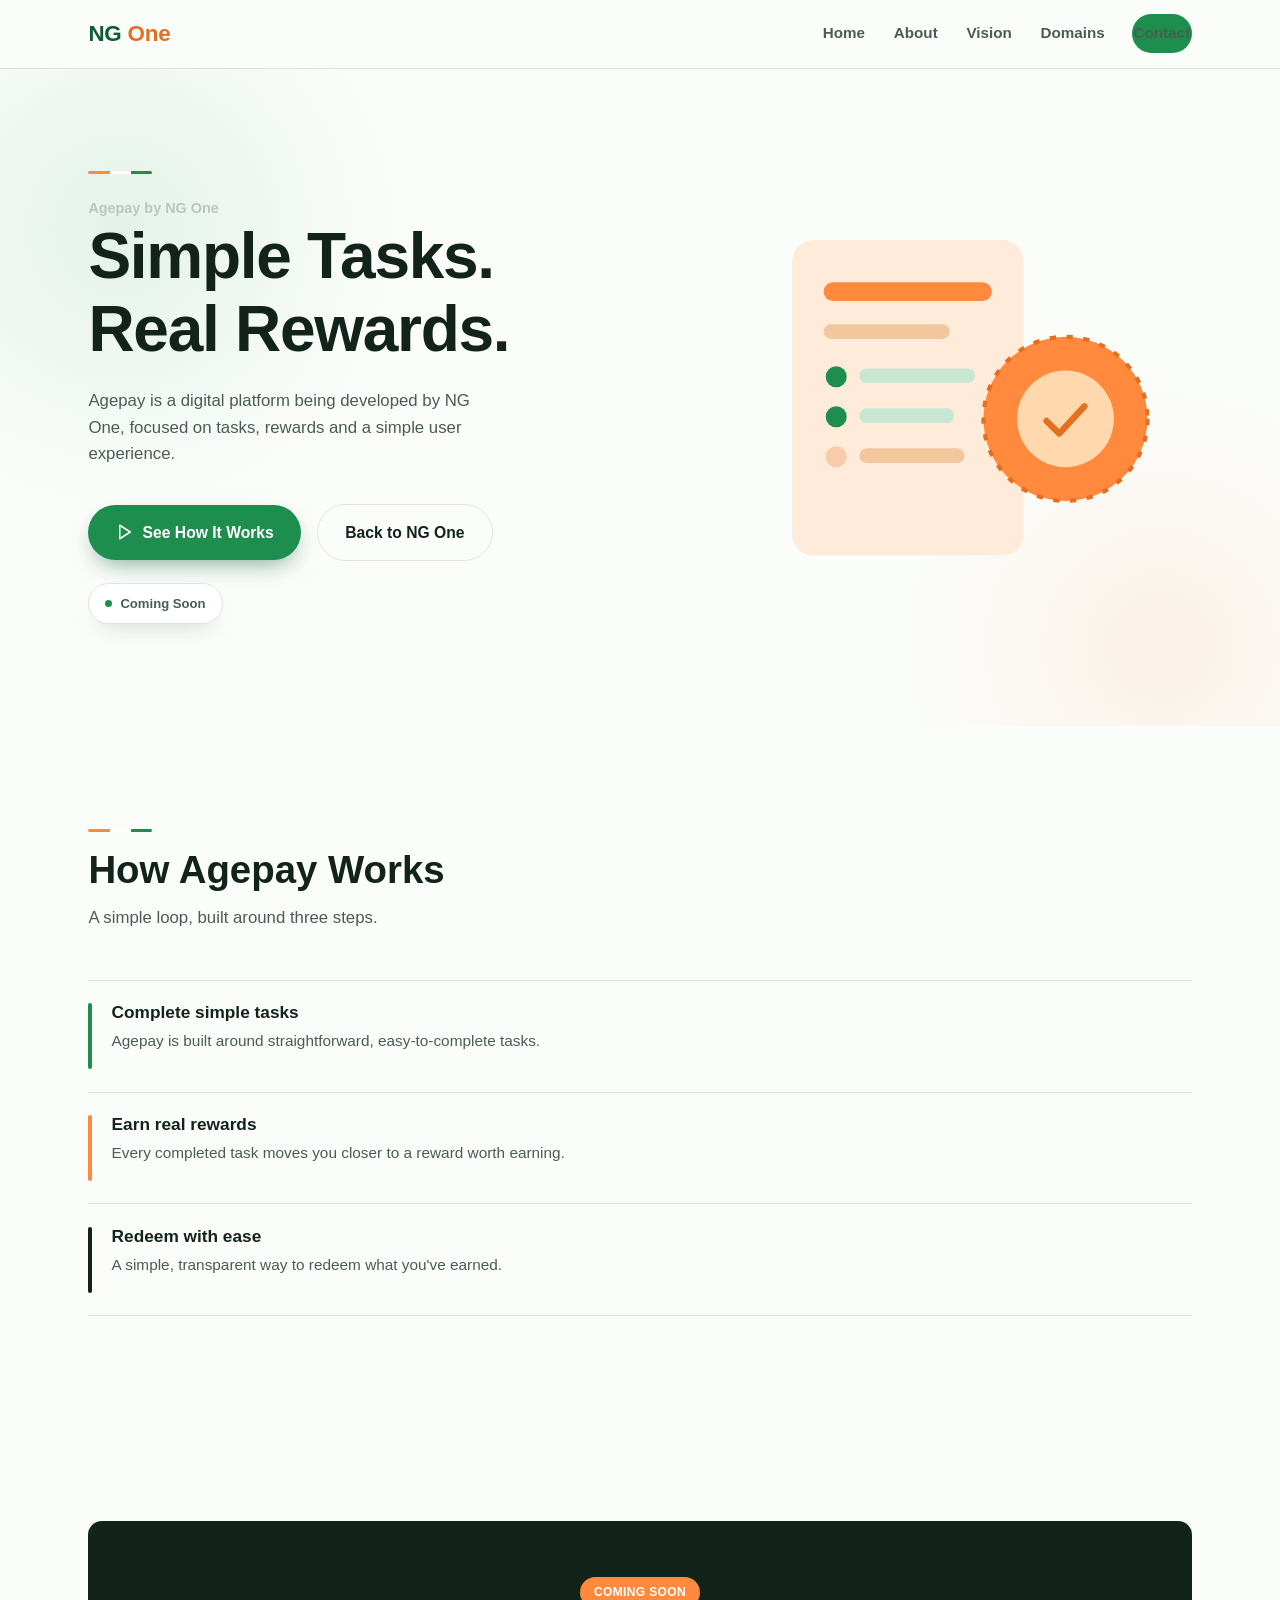
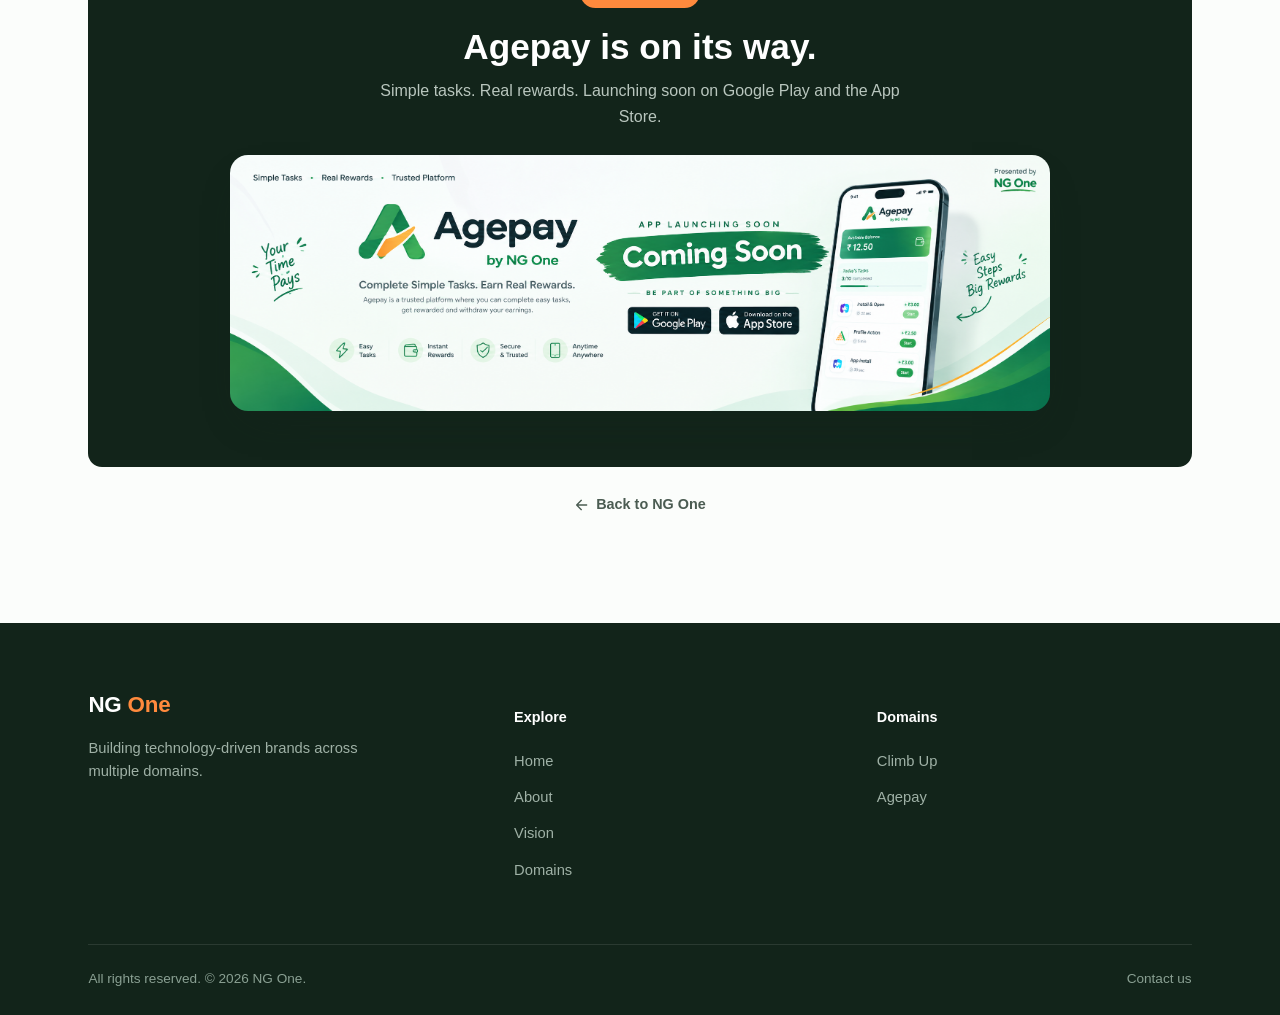
==== commit 8f2ce90b: "Update agepay.html" ====
--- a/agepay.html
+++ b/agepay.html
@@ -114,7 +114,7 @@
     </div>
   </section>
 
-  <section style="background:var(--mist);">
+ <!-- <section style="background:var(--mist);">
     <div class="container">
       <div class="section-head">
         <div class="tri-rule compact"><span class="o"></span><span class="w"></span><span class="g"></span></div>
@@ -152,7 +152,7 @@
         </div>
       </div>
     </div>
-  </section>
+  </section>   -->
 
   <section>
     <div class="container">
